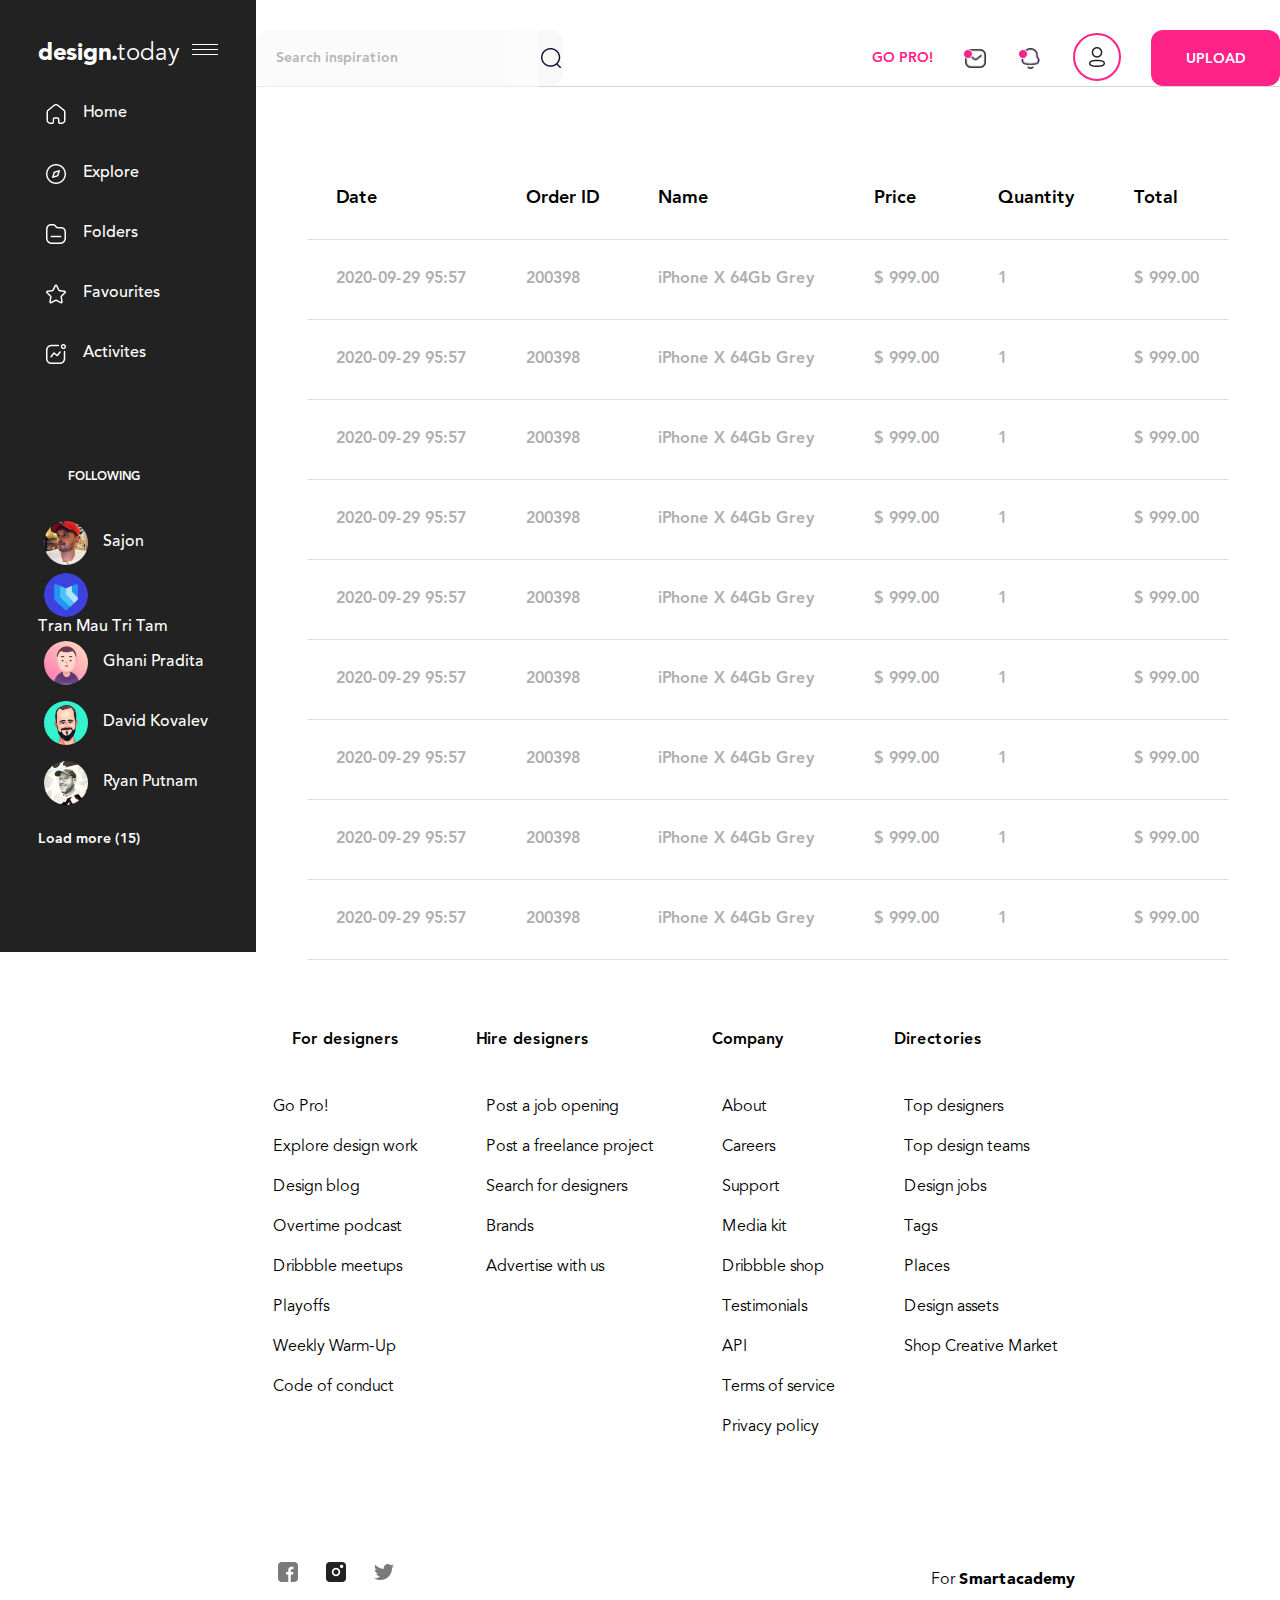
==== profile.html @ 061da680 "change some styles" ====
<!DOCTYPE html>
<html lang="en">
<head>
    <meta charset="UTF-8">
    <meta http-equiv="X-UA-Compatible" content="IE=edge">
    <meta name="viewport" content="width=device-width, initial-scale=1.0">
    <link rel="stylesheet" href="css/reset.css">
    <link rel="stylesheet" href="css/font.css">
    <link rel="stylesheet" href="css/style.css">
    <title>შუალედური</title>
</head>
<body>
    <div class="container flex">
        <aside>
            <div class="logo-box flex wrap">
                <div class="logo flex wrap">
                    <a href="#">
                        <p>design.<span>today</span></p>
                    </a>
                </div>
                <div class="burger">
                    <a href="#">
                        <img src="images/Group 7.png" alt="menu-icon">
                    </a>
                </div>
            </div>
            <nav class="navbar flex">
                <ul>
                    <li>
                        <a href="index.html">
                            <img src="images/Component 5 – 2.png" alt="icon">
                             <p>Home</p>
                        </a>
                    </li>
                    <li>
                        <a href="#">
                            <img src="images/Component 3 – 2.png" alt="icon">
                            <p>Explore</p>
                        </a>
                    </li>
                    <li>
                        <a href="#">
                            <img src="images/Component 4 – 2.png" alt="icon">
                            <p>Folders</p>
                        </a>
                    </li>
                    <li>
                        <a href="#">
                            <img src="images/Component 8 – 2.png" alt="icon">
                            <p>Favourites</p>
                        </a>
                    </li>
                    <li>
                        <a href="#">
                            <img src="images/Component.png" alt="icon">
                            <p>Activites</p>
                        </a>
                    </li>
                </ul>
            </nav>
            <div class="following flex">
                <h5>FOLLOWING</h5>
                <ul>
                    <li>
                        <a href="#">
                            <img src="images/Rectangle 40.png" alt="icon">
                            <p>Sajon</p>
                        </a>
                    </li>
                    <li>
                        <a href="#">
                            <img src="images/Rectangle 41.png" alt="icon">
                            <p>Tran Mau Tri Tam</p>
                        </a>
                    </li>
                    <li>
                        <a href="#">
                            <img src="images/Rectangle 42.png" alt="icon">
                            <p>Ghani Pradita</p>
                        </a>
                    </li>
                    <li>
                        <a href="#">
                            <img src="images/Rectangle 43.png"" alt="icon">
                            <p>David Kovalev</p>
                        </a>
                    </li>
                    <li>
                        <a href="#">
                            <img src="images/Rectangle 44.png" alt="icon">
                            <p>Ryan Putnam</p>
                        </a>
                    </li>
                </ul>
                <p class="more">Load more (15)</p>
            </div>
        </aside>
        <div class="content">
            <header>
                <div class="hidden">
                    <img src="images/Group 7.png" alt="icon">
                </div>
                <div class="search flex">
                    <input type="text" placeholder="Search inspiration">
                    <img src="images/Component 9 – 2.png" alt="search-icon">
                </div>
                <div class="icon flex">
                    <p>GO PRO!</p>
                    <div class="inbox">
                        <img class="point" src="images/Ellipse 2.png" alt="point"> 
                    </div>
                    <div class="notification">
                        <img class="point" src="images/Ellipse 2.png" alt="point">
                    </div>
                    <a href="profile.html">
                        <img class="person" src="images/Group 79.png" alt="icon">
                    </a>
                    <div class="upload flex"> 
                        <form>
                            <label for="file-upload">Upload</label>
                            <input type="file" id="file-upload">
                        </form>
                    </div>
                </div>
            </header>
            <section class="section-bar-2 flex wrap">
                <table>
                    <tr>
                        <th>Date</th>
                        <th>Order ID</th>
                        <th>Name</th>
                        <th>Price</th>
                        <th>Quantity</th>
                        <th>Total</th>
                    </tr>
                    <tr>
                        <td>2020-09-29 95:57</td>
                        <td>200398</td>
                        <td>iPhone X 64Gb Grey</td>
                        <td>$ 999.00</td>
                        <td>1</td>
                        <td>$ 999.00</td>
                    </tr>
                    <tr>
                        <td>2020-09-29 95:57</td>
                        <td>200398</td>
                        <td>iPhone X 64Gb Grey</td>
                        <td>$ 999.00</td>
                        <td>1</td>
                        <td>$ 999.00</td>
                    </tr>
                    <tr>
                        <td>2020-09-29 95:57</td>
                        <td>200398</td>
                        <td>iPhone X 64Gb Grey</td>
                        <td>$ 999.00</td>
                        <td>1</td>
                        <td>$ 999.00</td>
                    </tr>
                    <tr>
                        <td>2020-09-29 95:57</td>
                        <td>200398</td>
                        <td>iPhone X 64Gb Grey</td>
                        <td>$ 999.00</td>
                        <td>1</td>
                        <td>$ 999.00</td>
                    </tr>
                    <tr>
                        <td>2020-09-29 95:57</td>
                        <td>200398</td>
                        <td>iPhone X 64Gb Grey</td>
                        <td>$ 999.00</td>
                        <td>1</td>
                        <td>$ 999.00</td>
                    </tr>
                    <tr>
                        <td>2020-09-29 95:57</td>
                        <td>200398</td>
                        <td>iPhone X 64Gb Grey</td>
                        <td>$ 999.00</td>
                        <td>1</td>
                        <td>$ 999.00</td>
                    </tr>
                    <tr>
                        <td>2020-09-29 95:57</td>
                        <td>200398</td>
                        <td>iPhone X 64Gb Grey</td>
                        <td>$ 999.00</td>
                        <td>1</td>
                        <td>$ 999.00</td>
                    </tr>
                    <tr>
                        <td>2020-09-29 95:57</td>
                        <td>200398</td>
                        <td>iPhone X 64Gb Grey</td>
                        <td>$ 999.00</td>
                        <td>1</td>
                        <td>$ 999.00</td>
                    </tr>
                    <tr>
                        <td>2020-09-29 95:57</td>
                        <td>200398</td>
                        <td>iPhone X 64Gb Grey</td>
                        <td>$ 999.00</td>
                        <td>1</td>
                        <td>$ 999.00</td>
                    </tr>
                </table>
            </section>
            <footer>
                <div class="for-designer flex">
                    <h6>For designers
                    <img class="arrow" src="images/arrow.png" alt="arrow">
                    </h6>
                    <ul>
                        <li><a href="#">Go Pro!</a></li>
                        <li><a href="#">Explore design work</a></li>
                        <li><a href="#">Design blog</a></li>
                        <li><a href="#">Overtime podcast</a></li>
                        <li><a href="#">Dribbble meetups</a></li>
                        <li><a href="#">Playoffs</a></li>
                        <li><a href="#">Weekly Warm-Up</a></li>
                        <li><a href="#">Code of conduct</a></li>
                    </ul>
                </div>
                <div class="hire-designer">
                    <h6>Hire designers
                    <img class="arrow" src="images/arrow.png" alt="arrow">
                    </h6>
                    <ul>
                        <li><a href="#">Post a job opening</a></li>
                        <li><a href="#">Post a freelance project</a></li>
                        <li><a href="#">Search for designers</a></li>
                        <li><a href="#">Brands</a></li>
                        <li><a href="#">Advertise with us</a></li>
                    </ul>
                </div>
                <div class="company">
                    <h6>Company
                    <img class="arrow" src="images/arrow.png" alt="arrow">
                    </h6>
                    <ul>
                        <li><a href="#">About</a></li>
                        <li><a href="#">Careers</a></li>
                        <li><a href="#">Support</a></li>
                        <li><a href="#">Media kit</a></li>
                        <li><a href="#">Dribbble shop</a></li>
                        <li><a href="#">Testimonials</a></li>
                        <li><a href="#">API</a></li>
                        <li><a href="#">Terms of service</a></li>
                        <li><a href="#">Privacy policy</a></li>   
                    </ul>
                </div>
                <div class="director">
                    <h6>Directories
                    <img class="arrow" src="images/arrow.png" alt="arrow">
                    </h6>
                    <ul>
                        <li><a href="#">Top designers</a></li>
                        <li><a href="#">Top design teams</a></li>
                        <li><a href="#">Design jobs</a></li>
                        <li><a href="#">Tags</a></li>
                        <li><a href="#">Places</a></li>
                        <li><a href="#">Design assets</a></li>
                        <li><a href="#">Shop Creative Market</a></li>
                    </ul>
                </div>
                <div class="footer flex">
                    <div>
                        <a href="https://www.facebook.com/" target="_blank">
                            <img src="images/Component 12 – 2.png" alt="facebook">
                        </a>
                        <a href="https://www.instagram.com/" target="_blank">
                            <img src="images/Component 13 – 2.png" alt="instagram">
                        </a>
                        <a href="https://twitter.com/">
                            <img src="images/Component 14 – 2.png" alt="twitter">
                        </a>
                    </div>
                    <p>For <span>Smartacademy</span></p>
                </div>    
            </footer>
        </div>
    </div>
    
</body>
</html>
---- css/font.css ----
@font-face {
    font-family: 'Avenir LT Pro 65';
    src: url('../fonts/AvenirLTPro-Black.eot');
    src: url('../fonts/AvenirLTPro-Black.eot?#iefix') format('embedded-opentype'),
         url('../fonts/AvenirLTPro-Black.woff2') format('woff2'), 
         url('../fonts/AvenirLTPro-Black.woff') format('woff'), 
         url('../fonts/AvenirLTPro-Black.ttf') format('truetype'), 
         url('../fonts/AvenirLTPro-Black.svg#AvenirLTPro-Black') format('svg');
    font-weight: 900;
    font-style: normal;
    font-display: swap;
}
@font-face {
    font-family: 'Avenir LT Pro 45 Book';
    src: url('../fonts/AvenirLTPro-Book.eot');
    src: url('../fonts/AvenirLTPro-Book.eot?#iefix') format('embedded-opentype'),
        url('../fonts/AvenirLTPro-Book.woff2') format('woff2'),
        url('../fonts/AvenirLTPro-Book.woff') format('woff'),
        url('../fonts/AvenirLTPro-Book.ttf') format('truetype'),
        url('../fonts/AvenirLTPro-Book.svg#AvenirLTPro-Book') format('svg');
    font-weight: normal;
    font-style: normal;
    font-display: swap;
}
@font-face {
    font-family: 'Avenir LT Pro';
    src: url('../fonts/AvenirLTPro-Medium.eot');
    src: url('../fonts/AvenirLTPro-Medium.eot?#iefix') format('embedded-opentype'), 
         url('../fonts/AvenirLTPro-Medium.woff2') format('woff2'), 
         url('../fonts/AvenirLTPro-Medium.woff') format('woff'), 
         url('../fonts/AvenirLTPro-Medium.ttf') format('truetype'), 
         url('../fonts/AvenirLTPro-Medium.svg#AvenirLTPro-Medium') format('svg');
    font-weight: 500;
    font-style: normal;
    font-display: swap;
}
@font-face {
    font-family: 'Avenir LT Pro 55 Roman';
    src: url('../fonts/AvenirLTPro-Heavy.eot');
    src: url('../fonts/AvenirLTPro-Heavy.eot?#iefix') format('embedded-opentype'), 
         url('../fonts/AvenirLTPro-Heavy.woff2') format('woff2'), 
         url('../fonts/AvenirLTPro-Heavy.woff') format('woff'), 
         url('../fonts/AvenirLTPro-Heavy.ttf') format('truetype'), 
         url('../fonts/AvenirLTPro-Heavy.svg#AvenirLTPro-Heavy') format('svg');
    font-weight: bold;
    font-style: normal;
    font-display: swap;
}
---- css/style.css ----
.container {
    max-width: 1920px;
    width: 100%;
    margin: 0 auto;
}
.flex {
    display: flex;
}
.wrap {
    flex-wrap: wrap;
}
/* aside */
aside {
    background-color: #222222;
    width: 20%;
    justify-content: center; 
    height: 50%;
    display: flex;
    flex-direction: column;
    padding: 0 3%;
    position: sticky;  
    flex-wrap: wrap;
}
.logo-box {
    justify-content: space-between;
} 
.logo {
    margin-top: 42px;
    align-items: center;
}
.logo a {
    display: flex;
}
.logo p {
    font-family: 'Avenir LT Pro 65';
    color: #FFFFFF;
    font-size: 24px;
}
.logo span {
    font-family: 'Avenir LT Pro 45 Book';
    font-size: 24px;
}
.burger {
    margin-top: 42px;
}
.navbar {
    margin-top: 10%;
    justify-content: space-between;
    flex-direction: column;
}
.navbar ul {
    flex-wrap: wrap;
}
.navbar a, .following a {
    height: 60px;
    display: flex;
    align-items: center;
    font-size: 16px;
    color:#FFFFFF;
    line-height: 21px;
    font-family: 'Avenir LT Pro';
    flex-wrap: wrap;
}
.navbar img, .following img {
    margin-right: 15px;
    margin-left: 3%;
}
.following {
    margin-top: 87px;
    justify-content: space-between;
    flex-direction: column;
}
.following h5 {
    font-size: 12px;
    color: #FFFFFF;
    font-family: 'Avenir LT Pro 55 Roman';
    padding-left: 30px;
    margin-bottom: 30px;
}
.more {
    font-family: 'Avenir LT Pro 55 Roman';
    font-size: 14px;
    margin-top: 19px;
    margin-bottom: 106px;
    color: #FFFFFF;
    cursor: pointer;
}
.navbar a:hover, .following a:hover{
    background-color: #f14696;
    border-radius: 12px;
    transition: background-color 0.3s linear;
}
/* header */
.content {
     width: 80%;
}
header {
    display:flex;
    justify-content: space-between;
    align-items: center;
    max-height: 116px;
    width: 100%;
    border-bottom: solid 1px rgba(54, 53, 53, 0.2);  
}
.hidden {
    display: none;
    margin-top: 30px;
    background-color: #141314;
    margin-right: 20%;
    cursor: pointer;
}
.search {
    width: 30%;
    align-items: center;
    max-height: 56px;
    background-color:#F8F8F8;
    border-radius: 12px;
    margin-top: 30px;
    justify-content: space-between;  
}
.search img {
    width: 24px;
    height: 24px;
    border: none;
    cursor: pointer;
}
.search input {
    font-size: 14px;
    font-family: 'Avenir LT Pro 55 Roman';
    color: #111111;
    opacity: 50%;
    line-height: 19px;
    width: 100%;
    height: 100%;
    padding: 20px;
    border: none;
}
.icon {
    align-items: center;
    justify-content: space-evenly;
    max-height: 56px;
    margin-top: 30px;   
}
.icon p{
    font-size: 14px;
    font-family: 'Avenir LT Pro 55 Roman';
    color: #FF2288;
    line-height: 19px;
    cursor: pointer;
    
}
.inbox, .notification {
    width: 25px;
    height: 25px;
    background-size: cover;
    background-position: center;
    background-repeat: no-repeat;
    margin-left: 30px;
    cursor: pointer;
}
input[type=file]{
    display: none;
}
.inbox {
    background-image: url(../images/inbox.png);
}
.notification {
    background-image: url(../images/Component\ 7\ –\ 2.png);
}
.icon a {
    margin-left: 30px;
}
.upload {
    background-color: #FF2288;
    width: 129px;
    height: 56px;
    border-radius: 12px;
    align-items: center;
    justify-content: center;
    margin-left: 30px;
} 
.upload label {
    color: #FFFFFF;
    font-size: 14px;
    font-family: 'Avenir LT Pro 55 Roman';  
    cursor: pointer;  
    text-transform: uppercase;
} 
/* section */
.section-bar {
    justify-content: center; 
    max-width: 90%;
    width: 100%;
    margin: 40px auto;
    flex-direction: column;
} 
.menu {
    width: 100%;
    max-height: 56px;
    align-items: center;
    justify-content: space-evenly; 
    padding: 16px 0;
}
.section-bar ul {
    display: flex;
    align-items: center;
    justify-content: space-between;
    width: 80%;
}
.section-bar a {
    color: #222222;
    font-family: 'Avenir LT Pro 55 Roman';
    font-size: 16px;
    transition: transition: background-color 0.5s linear;
    padding: 10px;
}
.filter {
    width: 10%;
    height: 100%;
    align-items: center;
    justify-content: space-between; 
    padding: 10px;
}
.type-list {
    display: none;
    width: 10%;
    height: 100%;
    align-items: center;
    justify-content: space-between; 
    cursor: pointer;
}
.type-list p {
    margin-right: 8%;
    font-family: 'Avenir LT Pro 55 Roman';
    font-size: 16px;
    display: none;
}
.filter img {
    width: 24px;
    height: 24px;
    margin-left: 30%;  
}
.filter p {
    margin-right: 8%;
    font-family: 'Avenir LT Pro 55 Roman';
    font-size: 16px;
} 
.section-bar a:hover {
    background-color: #F2F2F2;
    border-radius: 12px;
} 
.article {
    width: 100%;
    margin-top: 40px;
    justify-content: space-evenly; 
} 
.box, .box img {
    max-width: 289px;
    width: 100%;
}
.box p {
    font-family: 'Avenir LT Pro';
    font-size: 18px;
    line-height: 24px;
    text-align: center;
}   
.load {
    width: 20%;
    height: 56px;
    background-color:#F2F2F2;
    justify-content: center;
    border-radius: 12px;
    align-items: center;
    margin-left: 35%;
    cursor: pointer;
    margin-top: 70px;;
}
.load:hover {
    background-color: #FF2288;
    color: #FFFFFF;
}
.load p {
    font-family: 'Avenir LT Pro 55 Roman';
    font-size: 16px;
}
.box:hover {
    background-color:#F2F2F2;
    border-radius: 12px;
    transition: background-color 0.3s linear;
}
/* 2nd section */
.designer {
    justify-content: space-between;
}
.designer h2 { 
    font-family: 'Avenir LT Pro 55 Roman';
    font-style: 32px;
    line-height: 43px;
}
.designer a {
    font-family: 'Avenir LT Pro 55 Roman';
    font-size: 14px;
    line-height: 19px;
    opacity: 30%;
}
.profile-box {
    justify-content: space-evenly;
    text-align: center;
}
.profile {
    margin-top: 54px;
    margin-left: 1%;
    flex-direction: column;
}
.profile img {
    cursor: pointer;
}
.profile h6 {
    font-family: 'Avenir LT Pro';
    font-size: 16px;
    line-height: 21px;
    margin-bottom: 10px;
}
.profile p {
    font-family: 'Avenir LT Pro 45 Book';
    font-size: 11px;
    opacity: 60%;
    letter-spacing: 30;
    margin-bottom: 10px;
}
.profile button {
    font-family: 'Avenir LT Pro 55 Roman';
    font-size: 14px;
    line-height: 19px;
    letter-spacing: 30;
    border: none;
    border-radius: 12px;
    margin-bottom: 10px;
    padding: 10px;
}
.profile button:hover {
    background-color: #FF2288;
    color: #FFFFFF;
}
.active {
    background-color: rgb(231, 226, 226);
}
.color {
    background-color: #FAFAFA;
}
/* footer */
footer {
    width: 80%;
    display: flex;
    flex-wrap: wrap;
    justify-content: space-evenly;
    margin-top: 70px;
}
.for-designer {
    flex-direction: column;
    align-items: center;
}
.for-designer a, .hire-designer a, .company a, .director a {
    font-family: 'Avenir LT Pro 45 Book';
    font-size: 16px;
    line-height: 40px;
    padding: 10px;
}
.for-designer a:hover, .hire-designer a:hover, .company a:hover, .director a:hover {
    background-color: #F2F2F2;
    border-radius: 12px;  
}
.for-designer h6, .hire-designer h6, .company h6, .director h6 {
    font-family: 'Avenir LT Pro 55 Roman';
    font-size: 16px;
    line-height: 21px;
    margin-bottom: 36px;
}
.hire-designer, .company, .director {
    margin-left: 5%;
}
.footer {
    width: 100%;
    justify-content: space-between;
    margin-top: 113px;
}
.footer a {
    margin-left: 20px;
}
.footer p {
    font-family: 'Avenir LT Pro 45 Book';
    font-size: 16px;
    line-height: 40px;
}
.footer span {
    font-family: 'Avenir LT Pro 65';
    font-size: 16px;
}
.arrow {
    display: none;
    width: 20px;
    height: 20px;
    margin-left: 20%;
    cursor: pointer;
}
/* 2nd page */
.person {
    border: 2px solid #FF2288;
    border-radius: 28px;
    padding: 10px;
}
.section-bar-2 {
    max-width: 90%;
    width: 100%;
    margin: 70px auto;
    flex-direction: column;
}
table {
    border-collapse: collapse;
    width: 100%;
    flex-wrap: wrap;
}
tr {
    font-family: 'Avenir LT Pro 55 Roman';
    font-size: 18px;
    line-height: 24px;
    transition: all 0.2s linear;
    flex-wrap: wrap;
}
td {
    font-family: 'Avenir LT Pro 55 Roman';
    font-size: 16px;
    line-height: 21px;
    color: #AFAFAF;
} 
th, td {
    padding: 29px;
    text-align: left;
    border-bottom: 1px solid #ddd;
}
tr:first-child:hover {
    transform: none !important;
    background-color: white !important;
    cursor:inherit !important;
}
tr:nth-child(even):hover {
    transform: scale(1.1);
    background-color: #F2F2F2;
    cursor: pointer;
}
tr:nth-child(odd):hover {
    transform: scale(1.1);
    background-color: #F2F2F2;
    cursor: pointer;
}
td:hover {
    color: #FF2288;
}
/* responsive  */
@media(max-width:1024px){
    .navbar img, .following p, .search, .icon p, .upload, .menu ul, .following h5, .for-designer a, .hire-designer a, .company a, 
    .director a, td:first-child, th:first-child, th:nth-child(5), td:nth-child(5), th:nth-child(3), td:nth-child(3) {
        display: none;
    }
    .following {
        justify-content: center;
    }
    .more {
        display: block !important;
    }
    .navbar a, .following a, .logo, .more, .burger{
        justify-content: center;  
    }
    header {
        justify-content: space-evenly;
    }
    .hidden, .arrow, .type-list, .type-list p {
        display: block; 
    }
    .type-list {
        margin-right: 15%;
    }
    .logo p, .logo span {
        font-size: 15px;
    }
    .container {
        flex-wrap: wrap;
    }
    .footer {
        flex-direction: column;
        align-items: center;
    }
    .burger {
        margin-left: 15%;
    } 
}
@media(max-width:480px){
    .logo, .navbar p, .inbox, .notification, th:nth-child(6), td:nth-child(6) {
        display: none;
    }
    .navbar img {
        display: block;  
    }
}
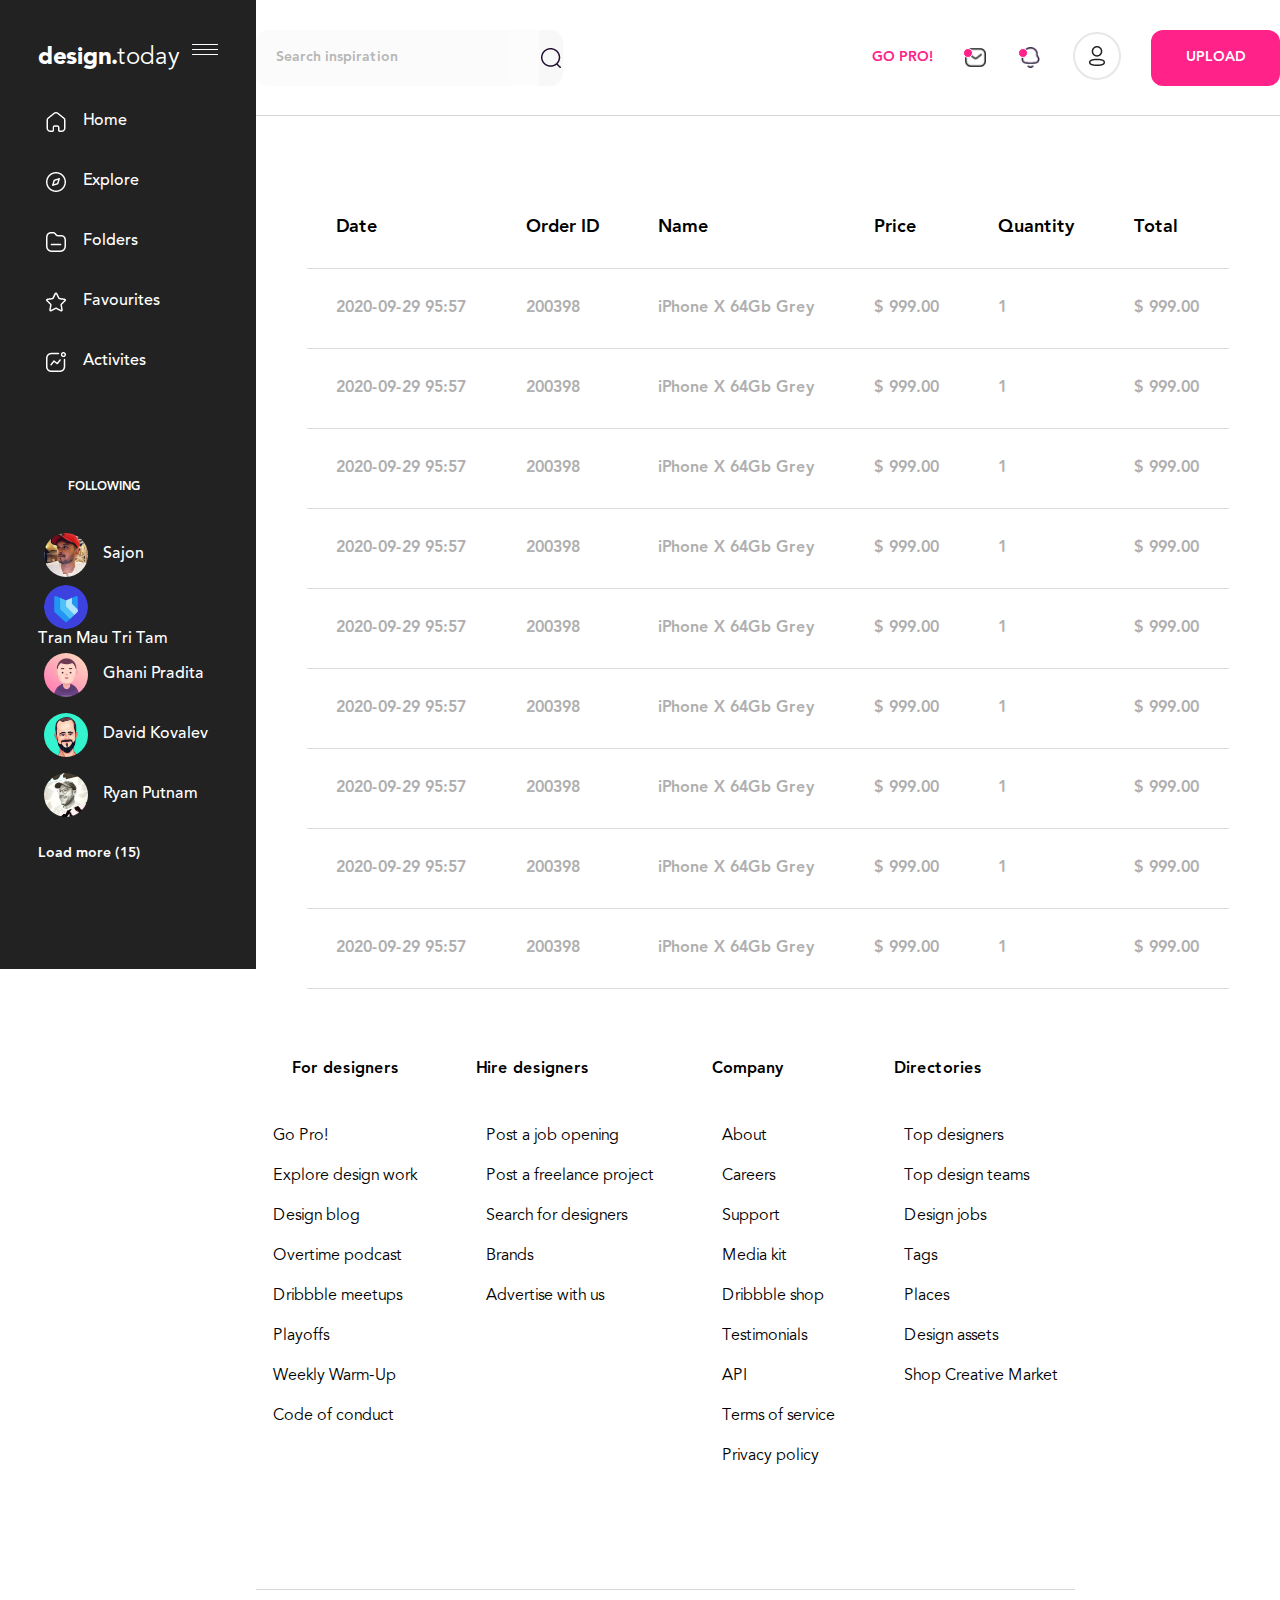
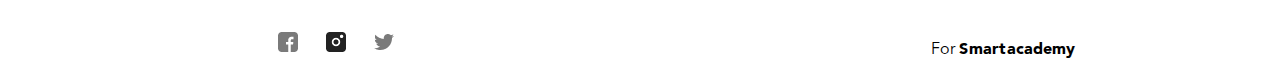
==== commit 0a009ff8: "added some animations" ====
--- a/profile.html
+++ b/profile.html
@@ -124,6 +124,11 @@
                 </div>
             </header>
             <section class="section-bar-2 flex wrap">
+                <div class="view flex">
+                    <a href="#">
+                        <p>View all</p>
+                    </a>
+                </div>
                 <table>
                     <tr>
                         <th>Date</th>
--- a/css/style.css
+++ b/css/style.css
@@ -24,7 +24,7 @@
 .logo-box {
     justify-content: space-between;
 } 
-.logo {
+.logo, .burger {
     margin-top: 42px;
     align-items: center;
 }
@@ -35,13 +35,12 @@
     font-family: 'Avenir LT Pro 65';
     color: #FFFFFF;
     font-size: 24px;
+    line-height: 32px;
 }
 .logo span {
     font-family: 'Avenir LT Pro 45 Book';
     font-size: 24px;
-}
-.burger {
-    margin-top: 42px;
+    line-height: 32px;
 }
 .navbar {
     margin-top: 10%;
@@ -76,6 +75,7 @@
     font-family: 'Avenir LT Pro 55 Roman';
     padding-left: 30px;
     margin-bottom: 30px;
+    line-height: 16px;
 }
 .more {
     font-family: 'Avenir LT Pro 55 Roman';
@@ -84,11 +84,13 @@
     margin-bottom: 106px;
     color: #FFFFFF;
     cursor: pointer;
+    line-height: 19px;
 }
 .navbar a:hover, .following a:hover{
     background-color: #f14696;
     border-radius: 12px;
     transition: background-color 0.3s linear;
+    letter-spacing: 0.8px;
 }
 /* header */
 .content {
@@ -101,6 +103,7 @@
     max-height: 116px;
     width: 100%;
     border-bottom: solid 1px rgba(54, 53, 53, 0.2);  
+    padding-bottom: 30px;
 }
 .hidden {
     display: none;
@@ -108,6 +111,7 @@
     background-color: #141314;
     margin-right: 20%;
     cursor: pointer;
+    opacity: 70%;
 }
 .search {
     width: 30%;
@@ -139,15 +143,17 @@
     align-items: center;
     justify-content: space-evenly;
     max-height: 56px;
-    margin-top: 30px;   
+    margin-top: 30px; 
 }
 .icon p{
     font-size: 14px;
     font-family: 'Avenir LT Pro 55 Roman';
     color: #FF2288;
     line-height: 19px;
-    cursor: pointer;
-    
+    cursor: pointer;  
+}
+.icon p:hover {
+    letter-spacing: 1px; 
 }
 .inbox, .notification {
     width: 25px;
@@ -158,6 +164,22 @@
     margin-left: 30px;
     cursor: pointer;
 }
+.point {
+    animation-name: news;
+    animation-duration: 0.3s;
+    animation-iteration-count: infinite;
+    animation-timing-function: linear;
+}
+@keyframes news {
+    from {
+        width: 40%;
+        height: 40%; 
+    }
+    to {
+        width: 45%;
+        height: 45%;
+    }
+}
 input[type=file]{
     display: none;
 }
@@ -178,6 +200,7 @@
     align-items: center;
     justify-content: center;
     margin-left: 30px;
+    transition: 0.3s all ease-in-out;
 } 
 .upload label {
     color: #FFFFFF;
@@ -185,7 +208,12 @@
     font-family: 'Avenir LT Pro 55 Roman';  
     cursor: pointer;  
     text-transform: uppercase;
-} 
+    line-height: 19px;
+}
+.upload:hover {
+      border: 2px solid #FF2288;
+      letter-spacing: 2px;    
+}
 /* section */
 .section-bar {
     justify-content: center; 
@@ -211,9 +239,14 @@
     color: #222222;
     font-family: 'Avenir LT Pro 55 Roman';
     font-size: 16px;
-    transition: transition: background-color 0.5s linear;
+    transition: background-color 0.5s linear all;
     padding: 10px;
-}
+    line-height: 21px;
+}
+.section-bar a:hover {
+    background-color: #F2F2F2;
+    border-radius: 12px;
+} 
 .filter {
     width: 10%;
     height: 100%;
@@ -227,13 +260,16 @@
     height: 100%;
     align-items: center;
     justify-content: space-between; 
-    cursor: pointer;
 }
 .type-list p {
     margin-right: 8%;
     font-family: 'Avenir LT Pro 55 Roman';
     font-size: 16px;
     display: none;
+}
+.type-list img {
+    display: none;
+    cursor: pointer;
 }
 .filter img {
     width: 24px;
@@ -245,15 +281,43 @@
     font-family: 'Avenir LT Pro 55 Roman';
     font-size: 16px;
 } 
-.section-bar a:hover {
-    background-color: #F2F2F2;
-    border-radius: 12px;
-} 
 .article {
     width: 100%;
     margin-top: 40px;
     justify-content: space-evenly; 
 } 
+.box {
+    position: relative;
+}
+.add, .heart {
+    position: absolute;
+    width: 34px;
+    height: 34px;
+    background-color: #FFFFFF;
+    border-radius: 12px;
+    left: 30px;
+    background-repeat: no-repeat;
+    background-position: center;
+    transition: width 3s height 3s linear;
+}
+.add:hover, .heart:hover {
+    width: 40px;
+    height: 40px;
+}
+.add {
+    background-image: url(../images/Component\ 10\ –\ 1.png);
+    top: 30px;
+}
+.heart {
+    background-image: url(../images/Component\ 6\ –\ 2.png);
+    top: 70px;
+}
+.heart:hover{
+    background-color: #FF2288;
+}
+.add:hover {
+    background-color: #F2F2F2;
+}
 .box, .box img {
     max-width: 289px;
     width: 100%;
@@ -263,25 +327,30 @@
     font-size: 18px;
     line-height: 24px;
     text-align: center;
-}   
+} 
 .load {
-    width: 20%;
+    width: 15%;
     height: 56px;
     background-color:#F2F2F2;
     justify-content: center;
     border-radius: 12px;
     align-items: center;
-    margin-left: 35%;
-    cursor: pointer;
-    margin-top: 70px;;
+    margin-left: 30%;
+    cursor: pointer;
+    margin-top: 70px;
+    transition-property: all;
+    transition-duration: 0.5s;
+    transition-delay: 0.1s;
 }
 .load:hover {
+    width: 20%; 
     background-color: #FF2288;
     color: #FFFFFF;
 }
 .load p {
     font-family: 'Avenir LT Pro 55 Roman';
     font-size: 16px;
+    line-height: 21px;
 }
 .box:hover {
     background-color:#F2F2F2;
@@ -320,6 +389,10 @@
     font-size: 16px;
     line-height: 21px;
     margin-bottom: 10px;
+}
+.profile h6:hover {
+    color: #FF2288;
+    cursor: pointer;
 }
 .profile p {
     font-family: 'Avenir LT Pro 45 Book';
@@ -341,6 +414,7 @@
 .profile button:hover {
     background-color: #FF2288;
     color: #FFFFFF;
+    transition: all 0.3s linear;
 }
 .active {
     background-color: rgb(231, 226, 226);
@@ -383,6 +457,8 @@
     width: 100%;
     justify-content: space-between;
     margin-top: 113px;
+    border-top: solid 1px rgba(54, 53, 53, 0.2);
+    padding-top: 40px;
 }
 .footer a {
     margin-left: 20px;
@@ -405,15 +481,33 @@
 }
 /* 2nd page */
 .person {
-    border: 2px solid #FF2288;
+    border: 2px solid #E7E7E7;
     border-radius: 28px;
     padding: 10px;
+    transition: width 2s, height 2s linear;
+}
+.person:hover, .person-1:hover {
+    width: 120%;
+    height: 120%;
 }
 .section-bar-2 {
     max-width: 90%;
     width: 100%;
     margin: 70px auto;
     flex-direction: column;
+}
+.view {
+    display: none;
+    margin-bottom: 5%;
+    justify-content: flex-end;
+}
+.view p {
+    font-family: 'Avenir LT Pro 55 Roman';
+    font-size: 14px;
+    display: none;
+    opacity: 70%;
+    justify-content: flex-end;
+    letter-spacing: 0.5px;
 }
 table {
     border-collapse: collapse;
@@ -440,7 +534,7 @@
 }
 tr:first-child:hover {
     transform: none !important;
-    background-color: white !important;
+    background-color: #fff !important;
     cursor:inherit !important;
 }
 tr:nth-child(even):hover {
@@ -453,12 +547,12 @@
     background-color: #F2F2F2;
     cursor: pointer;
 }
-td:hover {
+tr:hover td {
     color: #FF2288;
 }
 /* responsive  */
 @media(max-width:1024px){
-    .navbar img, .following p, .search, .icon p, .upload, .menu ul, .following h5, .for-designer a, .hire-designer a, .company a, 
+    .navbar img, .following p, .search, .upload, .menu ul, .following h5, .for-designer a, .hire-designer a, .company a, 
     .director a, td:first-child, th:first-child, th:nth-child(5), td:nth-child(5), th:nth-child(3), td:nth-child(3) {
         display: none;
     }
@@ -470,35 +564,68 @@
     }
     .navbar a, .following a, .logo, .more, .burger{
         justify-content: center;  
+        align-items: center;
     }
     header {
         justify-content: space-evenly;
     }
-    .hidden, .arrow, .type-list, .type-list p {
+    .hidden, .arrow, .type-list, .type-list p, .type-list img {
         display: block; 
-    }
-    .type-list {
-        margin-right: 15%;
     }
     .logo p, .logo span {
         font-size: 15px;
     }
     .container {
         flex-wrap: wrap;
+    }
+    .burger {
+        margin-left: 15%;
+    } 
+    .logo-box {
+        align-content: center;
+        align-items: center;
+    }
+    .view, .view p {
+        display: block;
+    }
+    .menu {
+        background-color: #F2F2F2;
+        border-radius: 12px;
+    }
+    .type-list {
+        display: flex;
+        justify-content: space-around;
+    }
+}
+@media(max-width:480px){
+    .logo, .navbar p, .inbox, .notification, th:nth-child(6), td:nth-child(6) {
+        display: none;
+    }
+    .navbar img {
+        display: block;  
+    }
+    .load {
+        align-items: center;
+        justify-content: center;
+    }
+    header {
+        justify-content: center;
+    }
+    .box p {
+        font-size: 14px;
+    }
+    .load p {
+        font-size: 8px;
+        text-align: center;
+    }
+    .navbar img, .following img{
+        margin:0;
+    }
+    .more {
+        text-align: center;
     }
     .footer {
         flex-direction: column;
         align-items: center;
     }
-    .burger {
-        margin-left: 15%;
-    } 
-}
-@media(max-width:480px){
-    .logo, .navbar p, .inbox, .notification, th:nth-child(6), td:nth-child(6) {
-        display: none;
-    }
-    .navbar img {
-        display: block;  
-    }
 }